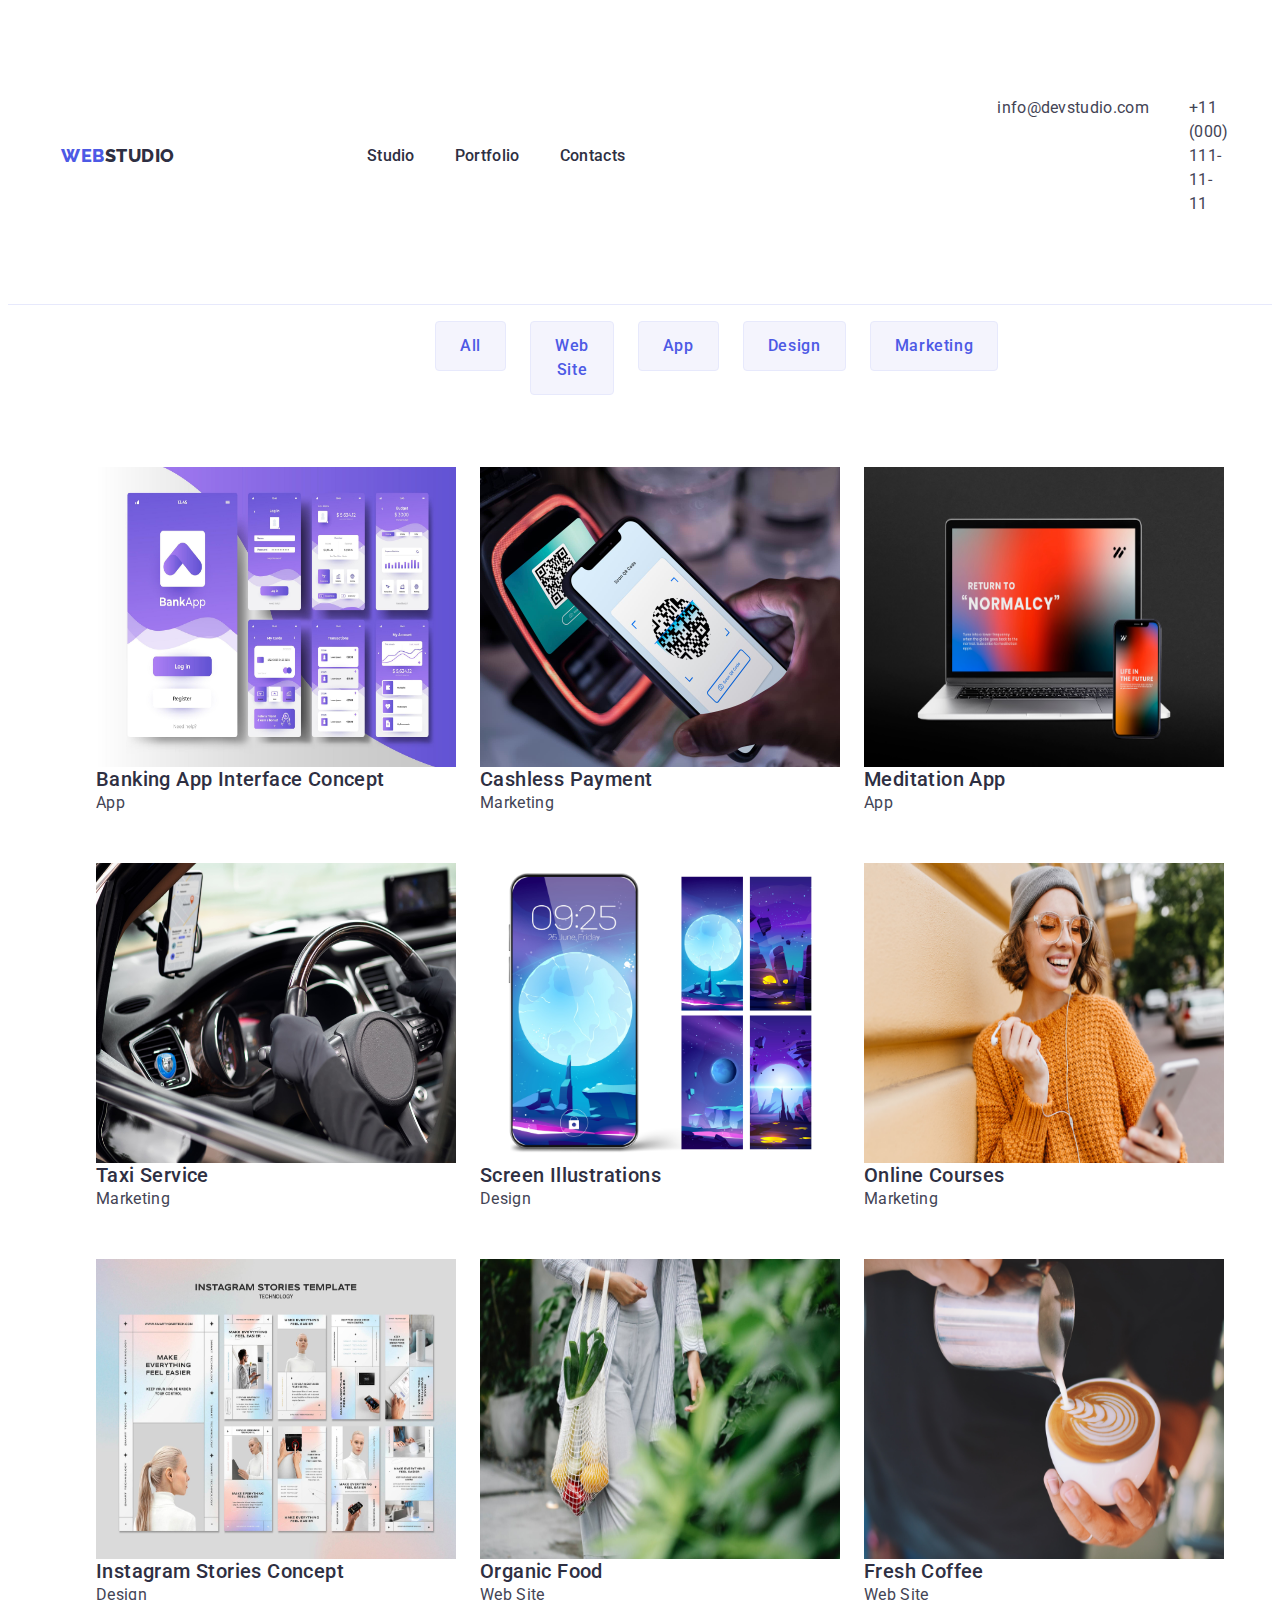
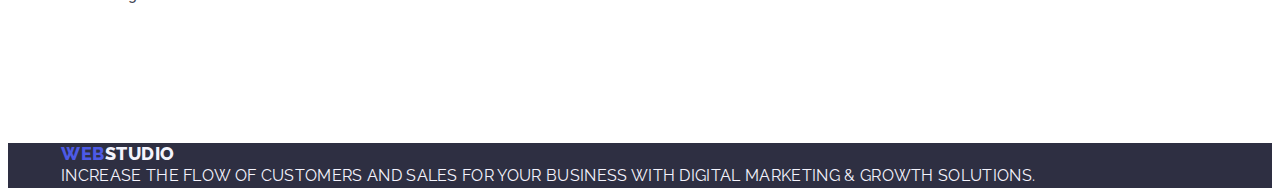
==== portfolio.html @ b73155d9 "Update portfolio.html" ====
<!DOCTYPE html>
<html lang="en">

<head>
    <meta charset="UTF-8">
    <meta http-equiv="X-UA-Compatible" content="IE=edge">
    <meta name="viewport" content="width=device-width, initial-scale=1.0">
    <link rel="preconnect" href="https://fonts.googleapis.com">
    <link rel="preconnect" href="https://fonts.gstatic.com" crossorigin>
    <link href="https://fonts.googleapis.com/css2?family=Raleway:wght@800&family=Roboto:wght@400;500;700&display=swap"
        rel="stylesheet">
    <title>Web Studio</title>
    <link rel="stylesheet" href="https://cdnjs.cloudflare.com/ajax/libs/modern-normalize/2.0.0/modern-normalize.min.css"
        integrity="sha512-4xo8blKMVCiXpTaLzQSLSw3KFOVPWhm/TRtuPVc4WG6kUgjH6J03IBuG7JZPkcWMxJ5huwaBpOpnwYElP/m6wg=="
        crossorigin="anonymous" referrerpolicy="no-referrer" />
    <link rel="stylesheet" href="./css/styles.css">
</head>

<body>
    <header class="header">
        <div class="container header-container">
        <nav class="header-nav list">
            <a href="./index.html" class="header-logo link">Web<span class="header-logo-color">Studio</span></a>
            <ul class="header-web-item list">
                <li><a href="./index.html" class="header-web-menu link">Studio</a></li>
                <li><a href="./portfolio.html" class="header-web-menu link">Portfolio</a></li>
                <li><a href="" class="header-web-menu link">Contacts</a></li>
            </ul>
        </nav>
        <address class="address address-size">
            <ul class="header-address list">
                <li><a href="mailto:info@devstudio.com" class="header-address-item link">info@devstudio.com</a></li>
                <li><a href="tel:+110001111111" class="header-address-item link">+11 (000) 111-11-11</a></li>
            </ul>
        </address>
        </div>
    </header>
    <main>
       <section class="portfolio">
        <div class="container-portfolio">
        <h1 hidden class="portfolio-title">Portfolio</h1>
    <ul class="list icon">
    <li><button class="btn-title" type="button">All</button></li>
    <li><button class="btn-title" type="button">Web Site</button></li>
    <li><button class="btn-title" type="button">App</button></li>
    <li><button class="btn-title" type="button">Design</button></li>
    <li><button class="btn-title" type="button">Marketing</button></li>
    </ul>
    <ul class="list applications">
            <li>
                <a class="link">
                <img src="./images/banking.jpg" alt="banking" width="360" height="300">
                <div class="container-img">
                <h2 class="desk-item">Banking App Interface Concept</h2>
                <p class="desk-point">App</p>
                </div>
                </a>
            </li>
            <li>
                <a class="link">
                <img src="./images/payment.jpg" alt="payment" width="360" height="300">
                <div class="container-img">
                <h2 class="desk-item">Cashless Payment</h2>
                <p class="desk-point">Marketing</p>
                </div>
                </a>
            </li>
            <li>
                <a class="link">
                <img src="./images/meditation.jpg" alt="meditation" width="360" height="300">
                <div class="container-img">
                <h2 class="desk-item">Meditation App</h2>
                <p class="desk-point">App</p>
                </div>
                </a>
            </li>
            <li>
                <a class="link">
                <img src="./images/taxi.jpg" alt="taxi" width="360" height="300">
                <div class="container-img">
                <h2 class="desk-item">Taxi Service</h2>
                <p class="desk-point">Marketing</p>
                </div>
                </a>
            </li>
            <li>
                <a class="link">
                <img src="./images/illustrations.jpg" alt="illustrations" width="360" height="300">
                <div class="container-img">
                <h2 class="desk-item">Screen Illustrations</h2>
                <p class="desk-point">Design</p>
                </div>
                </a>
            </li>
            <li>
                <a class="link">
                <img src="./images/online.jpg" alt="online" width="360" height="300">
                <div class="container-img">
                <h2 class="desk-item">Online Courses</h2>
                <p class="desk-point">Marketing</p>
                </div>
                </a>
            </li>
            <li>
                <a class="link">
                <img src="./images/insta.jpg" alt="insta" width="360" height="300">
                <div class="container-img">
                <h2 class="desk-item">Instagram Stories Concept</h2>
                <p class="desk-point">Design</p>
                </div>
                </a>
            </li>
            <li>
                <a class="link">
                <img src="./images/food.jpg" alt="food" width="360" height="300">
                <div class="container-img">
                <h2 class="desk-item">Organic Food</h2>
                <p class="desk-point">Web Site</p>
                </div>
                </a>
            </li>
            <li>
                <a class="link">
                <img src="./images/coffe.jpg" alt="coffe" width="360" height="300">
                <div class="container-img">
                <h2 class="desk-item">Fresh Coffee</h2>
                <p class="desk-point">Web Site</p>
                </div>
                </a>
            </li>
        </ul>
        </div>
       </section>
    </main>
<footer class="footer link">
    <div class="container">
    <a href="./index.html" class="footer-logo link">Web<span class="footer-logo-color">Studio</span></a>
    <p class="footer-text">Increase the flow of customers and sales for your business with digital marketing & growth
        solutions.</p>
    </div>
</footer>
</body>
</html>
---- css/styles.css ----
:root {
    --background-color: #FFFFFF;
    --menu-text: #404BBF;
    --text-h2-h3-p: #2E2F42;
    --team-item-text: #434455;
    --footer-text: #4d5ae5;
    --btn-background: #F4F4FD;
    --logo-color: #4d5ae5;
}

body {
font-family: 'Raleway', sans-serif;
font-family: 'Roboto', sans-serif;
color: #434455;
background-color: var(--background-color);
width: auto;
}

p, h1,h2,h3,h4,h5,h6 {
margin-top: 0;
margin-bottom: 0;
}

.a {
text-decoration: none;
}

.ul {
list-style-type: none;
margin-top: 0;
margin-bottom: 0;
padding-left: 0;
}

.link {
text-decoration: none;
display: block;
}

.link:hover {
color: #404bbf;
}

.link:focus {
color: #404bbf;
}

.list {
list-style: none;
}

.container {
width: 100%;
max-width: 1158px;
padding-left: 15px;
padding-right: 15px;
margin: 0 auto;
}

img {
display: block;
}

/*--------- HEADER---------*/

.header {
padding-top: 24px;
padding-bottom: 24px;
border-bottom: 1px solid #e7e9fc;
}

.header-container {
display: flex;
}

.header-nav {
display: flex;
align-items: center;
flex-grow: 1px;
justify-content: space-between;
}

.header-logo {
font-family: "Raleway", sans-serif;
font-weight: 800;
font-size: 18px;
line-height: 1.17;
letter-spacing: 0.03em;
text-transform: uppercase;
color: #4d5ae5; 
display: flex;
align-items: center;
margin-right: 76px;
}

.header-logo-color{
color: #2E2F42;
}

.header-web-item {
display: flex;
margin-left: 76px;
gap: 40px;
}

.header-web-menu{
font-weight: 500;
font-size: 16px;
line-height: 1.5;
letter-spacing: 0.02em;
color: #2E2F42;
}

.header-web-menu:hover{
color: #404bbf;
}

.header-web-menu:focus {
color: #404bbf;
}

.address {
font-style: normal;
}

.header-address {
display: flex;
gap: 40px;
padding-right: 15px;
margin-left: 332px;
}

.header-address {
font-style: normal;
padding-top: 24px;
padding-bottom: 24px;
}

.header-address-item {
font-weight: 400;
font-size: 16px;
line-height: 1.5;
letter-spacing: 0.02em;
color: #434455;
padding: 24px 0;
}

/*--------- HOME---------*/

.home {
background-color: #2E2F42;
}

.home-container {
background: #2E2F42;
padding: 188px;
}

.home-title {
font-family: "Roboto", sans-serif;
font-weight: 700;
font-size: 56px;
line-height: 1.07;
text-align: center;
letter-spacing: 0.02em;
color: #FFFFFF;
max-width: 496px;
margin-bottom: 48px;
}

.home-btn {
min-width: 169px;
height: 56px;
padding: 16px 32px;
font-family: "Roboto", sans-serif;
background-color: #4D5AE5;;
font-weight: 500;
font-size: 16px;
line-height: 1.5;
letter-spacing: 0.04em;
color: #FFFFFF;
cursor: pointer;
font-family: inherit;
}

.button-class {
cursor: pointer;
display: block;
background: #4D5AE5;
box-shadow: 0px 4px 4px rgba(0, 0, 0, 0.15);
border-radius: 4px;
border: none;
}

.button-class:hover {
background-color: #404BBF;
}

.button-class:focus {
background-color: #404BBF;
}

/*---------stratech---------*/

.stratech-list {
display: flex;
margin-top: 120px;
gap: 24px;
}

.stratech-subtitle {
font-weight: 500;
font-size: 20px;
line-height: 1.2;
letter-spacing: 0.02em;
color: var(--text-h2-h3-p);
margin-bottom: 8px;
}

.stratech-item-text {
font-weight: 400;
font-size: 16px;
line-height: 1.5;
letter-spacing: 0.02em;
color: #434455;
padding-bottom: 120px;
}

/*---------What---------*/

.what-img {
display: flex;
gap: 24px;
padding-bottom: 120px;
}

.what-title {
font-weight: 700;
font-size: 36px;
line-height: 1.11;
text-align: center;
letter-spacing: 0.02em;
text-transform: capitalize;
color: var(--text-h2-h3-p);
padding-bottom: 72px;
}

/*---------team---------*/

.container-list {
display: flex;
gap: 24px;
}

.team {
background-color: #F4F4FD;
}

.team-main {
font-weight: 700;
font-size: 36px;
line-height: 1.11;
text-align: center;
letter-spacing: 0.02em;
text-transform: capitalize;
color: var(--text-h2-h3-p);
margin-bottom: 72px;
}

.team-item {
background-color: #FFFFFF;
}

.container-mark {
margin-top: 32px;
}

.team-subtitle {
font-weight: 500;
font-size: 20px;
line-height: 1.2;
text-align: center;
letter-spacing: 0.02em;
color: var(--text-h2-h3-p);
}

.team-item-text {
font-weight: 400;
font-size: 16px;
line-height: 1.5;
text-align: center;
letter-spacing: 0.02em;
color: var(--team-item-text);
}

/*---------footer---------*/

.footer{
font-family: 'Raleway';
font-style: normal;
font-weight: 800;
font-size: 18px;
line-height: 1.17;
letter-spacing: 0.03em;
text-transform: uppercase;
color: var(--footer-text);
background-color: #2e2f42;
}

.footer-logo {
font-family: 'Raleway', sans-serif; 
font-style: normal;
font-weight: 800;
font-size: 18px;
line-height: 1.17;
letter-spacing: 0.03em;
text-transform: uppercase;
color: var(--logo-color);
}

.footer-logo-color {
color: #F4F4FD;
}

.footer-text {
font-weight: 400;
font-size: 16px;
line-height: 1.5;
letter-spacing: 0.02em;
color: var(--btn-background);
}

/*---------portfolio-btn--------*/

.container-portfolio {
padding-bottom: 120px;
}

.icon {
display: flex;
gap: 24px;
padding-left: 427px;
padding-right: 427px;
margin-bottom: 72px;
}

.btn-title{
font-weight: 500;
font-size: 16px;
line-height: 1.5;
letter-spacing: 0.04em;
color: #4D5AE5;
font-family: "Roboto";
background-color: var(--btn-background);
cursor: pointer;
font-family: inherit;
border: 1px solid #e7e9fc;
border-radius: 4px;
display: block;
padding: 12px 24px 12px 24px;
}

.btn-title:hover {
color: #FFFFFF;
background-color: #404BBF;

}
.btn-title:focus{
color: #FFFFFF;
background-color: #404BBF;
}

/*---------portfolio-desc--------*/

.applications {
display: flex;
flex-wrap: wrap;
flex-direction: row;
justify-content: center;
gap: 24px;
row-gap: 48px;
}

.desk-item {
font-weight: 500;
font-size: 20px;
line-height: 1.2;
letter-spacing: 0.02em;
color: #2E2F42;
}

.container-img {
border-bottom: '1px solid #e7e9fc';
border-left: '1px solid #e7e9fc';
border-right: '1px solid #e7e9fc';
padding: '32px 16px';
}

.desk-point {
font-size: 16px;
line-height: 1.5;
letter-spacing: 0.02em;
 color: #434455;
}
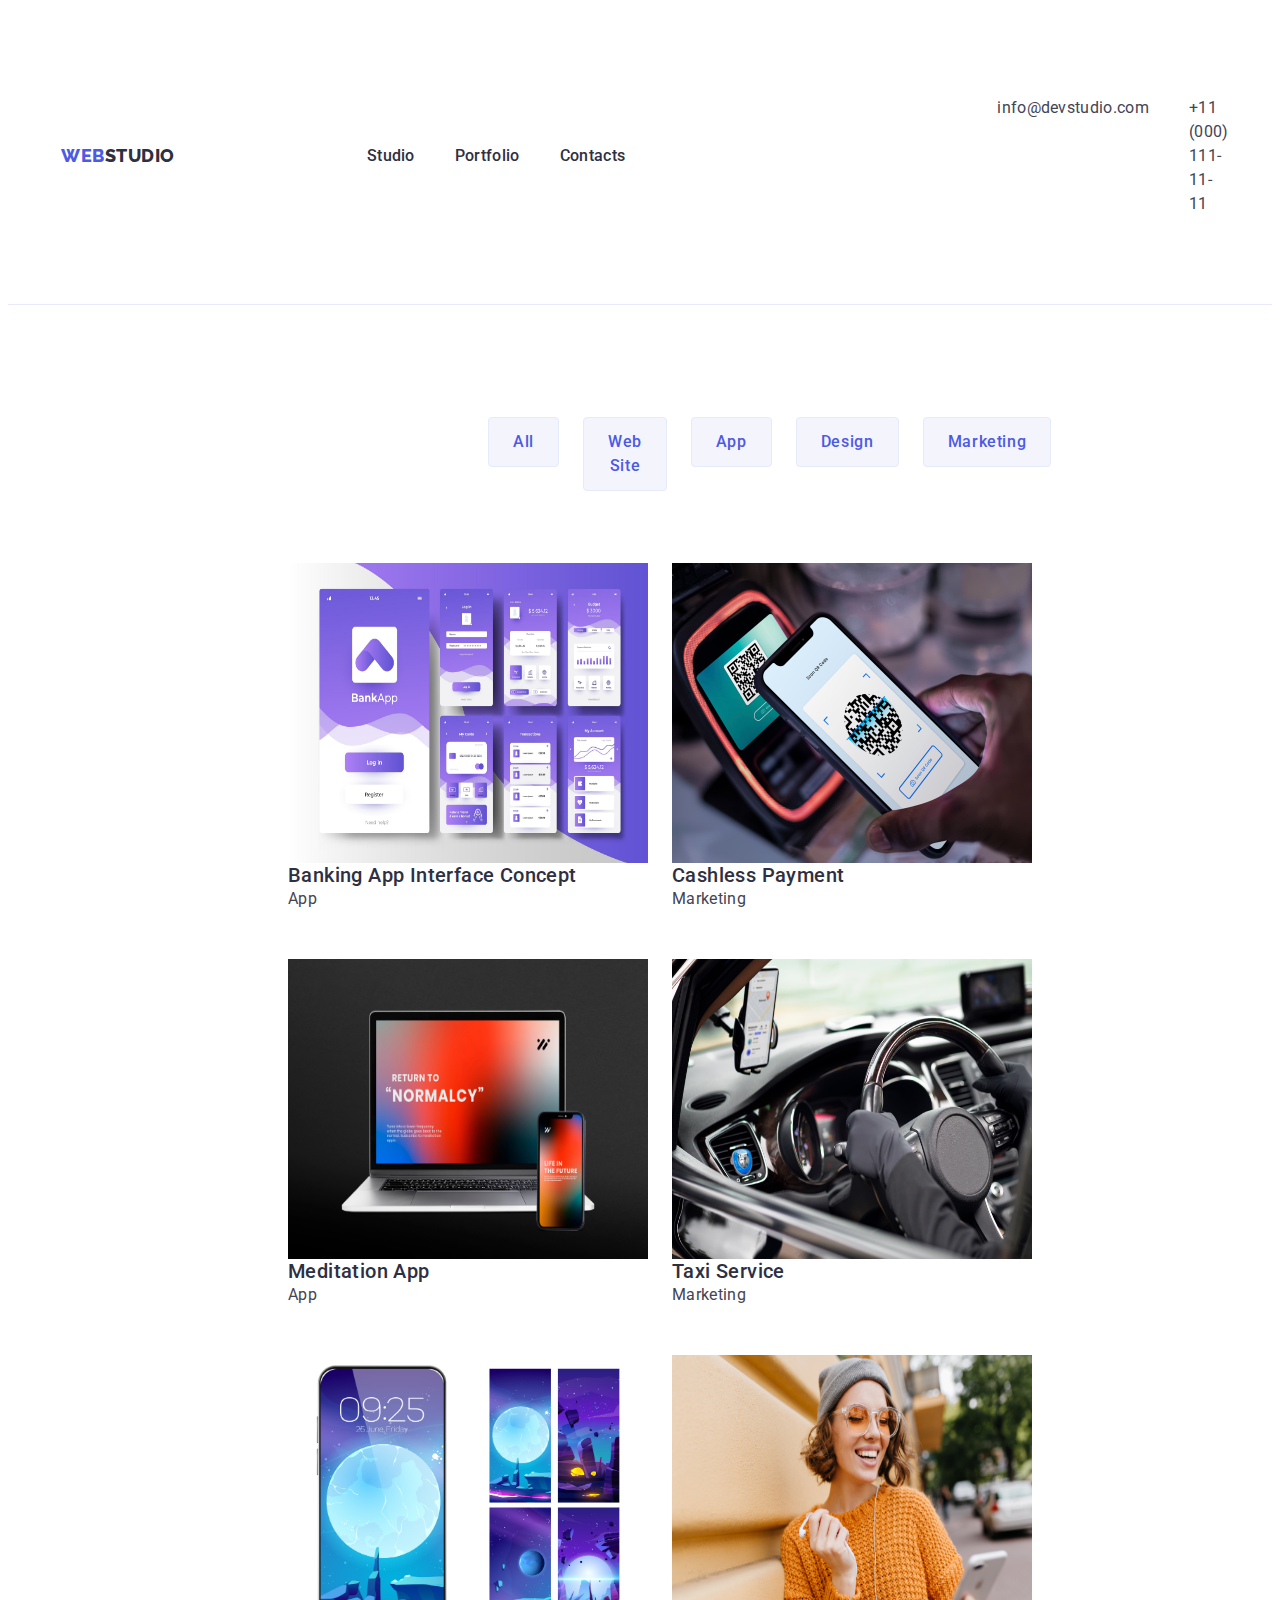
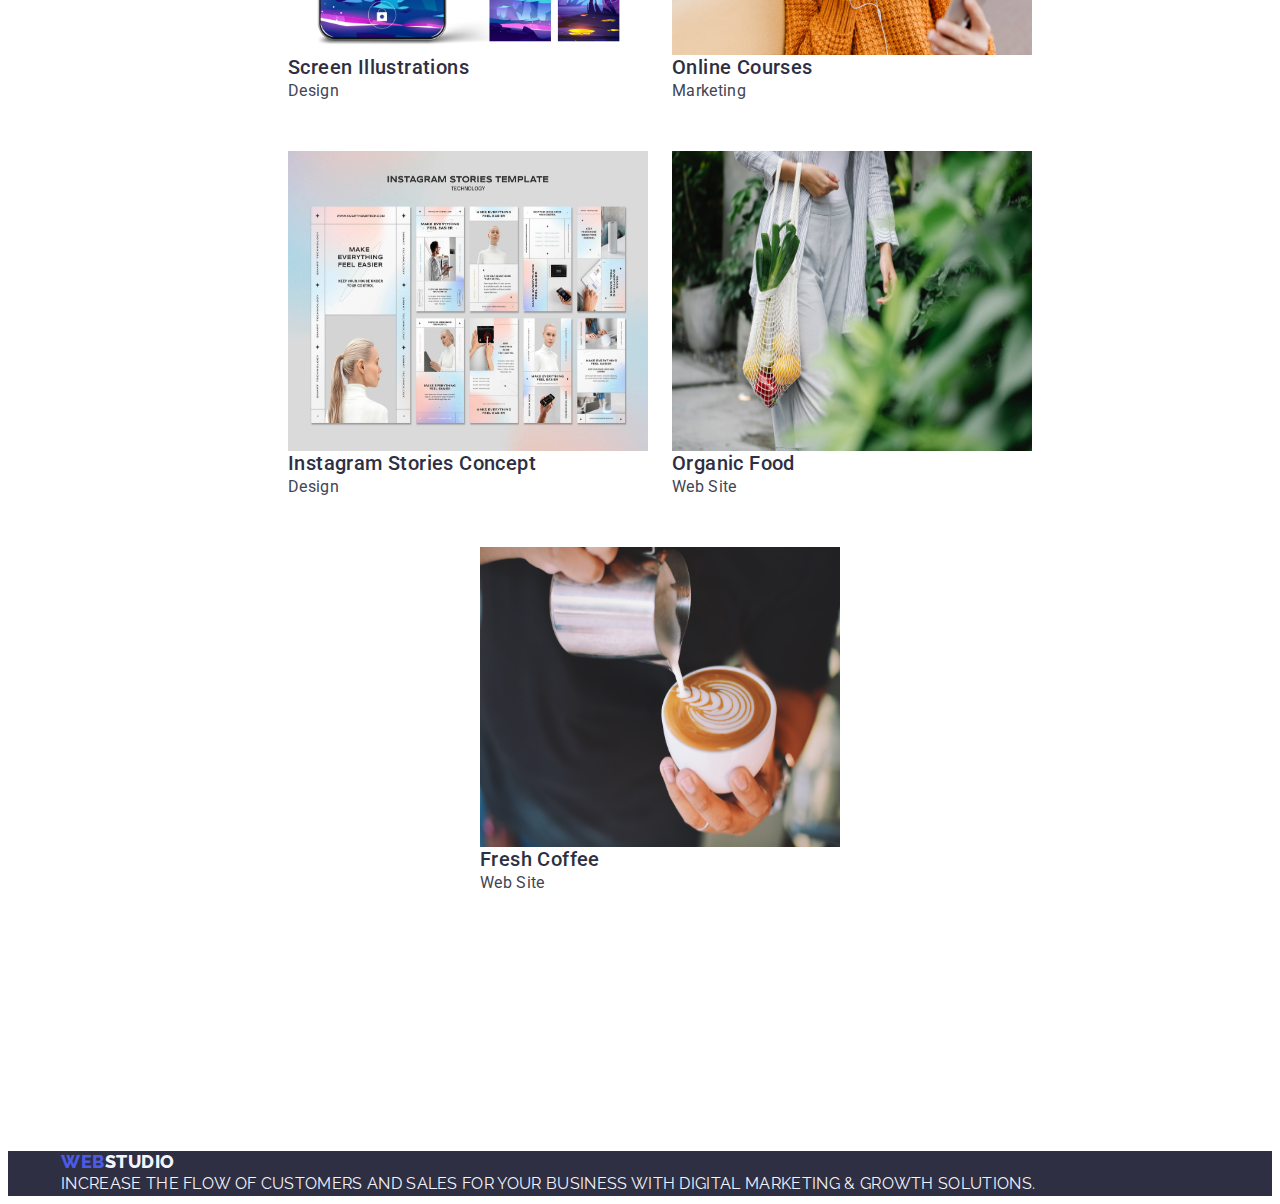
==== commit 21d5dc93: "Update portfolio.html" ====
--- a/portfolio.html
+++ b/portfolio.html
@@ -37,7 +37,7 @@
     </header>
     <main>
        <section class="portfolio">
-        <div class="container-portfolio">
+        <div class="container-portfolio container">
         <h1 hidden class="portfolio-title">Portfolio</h1>
     <ul class="list icon">
     <li><button class="btn-title" type="button">All</button></li>
--- a/css/styles.css
+++ b/css/styles.css
@@ -333,6 +333,11 @@
 
 /*---------portfolio-btn--------*/
 
+.portfolio {
+padding-top: 96px;
+padding-bottom: 120px;
+}
+
 .container-portfolio {
 padding-bottom: 120px;
 }
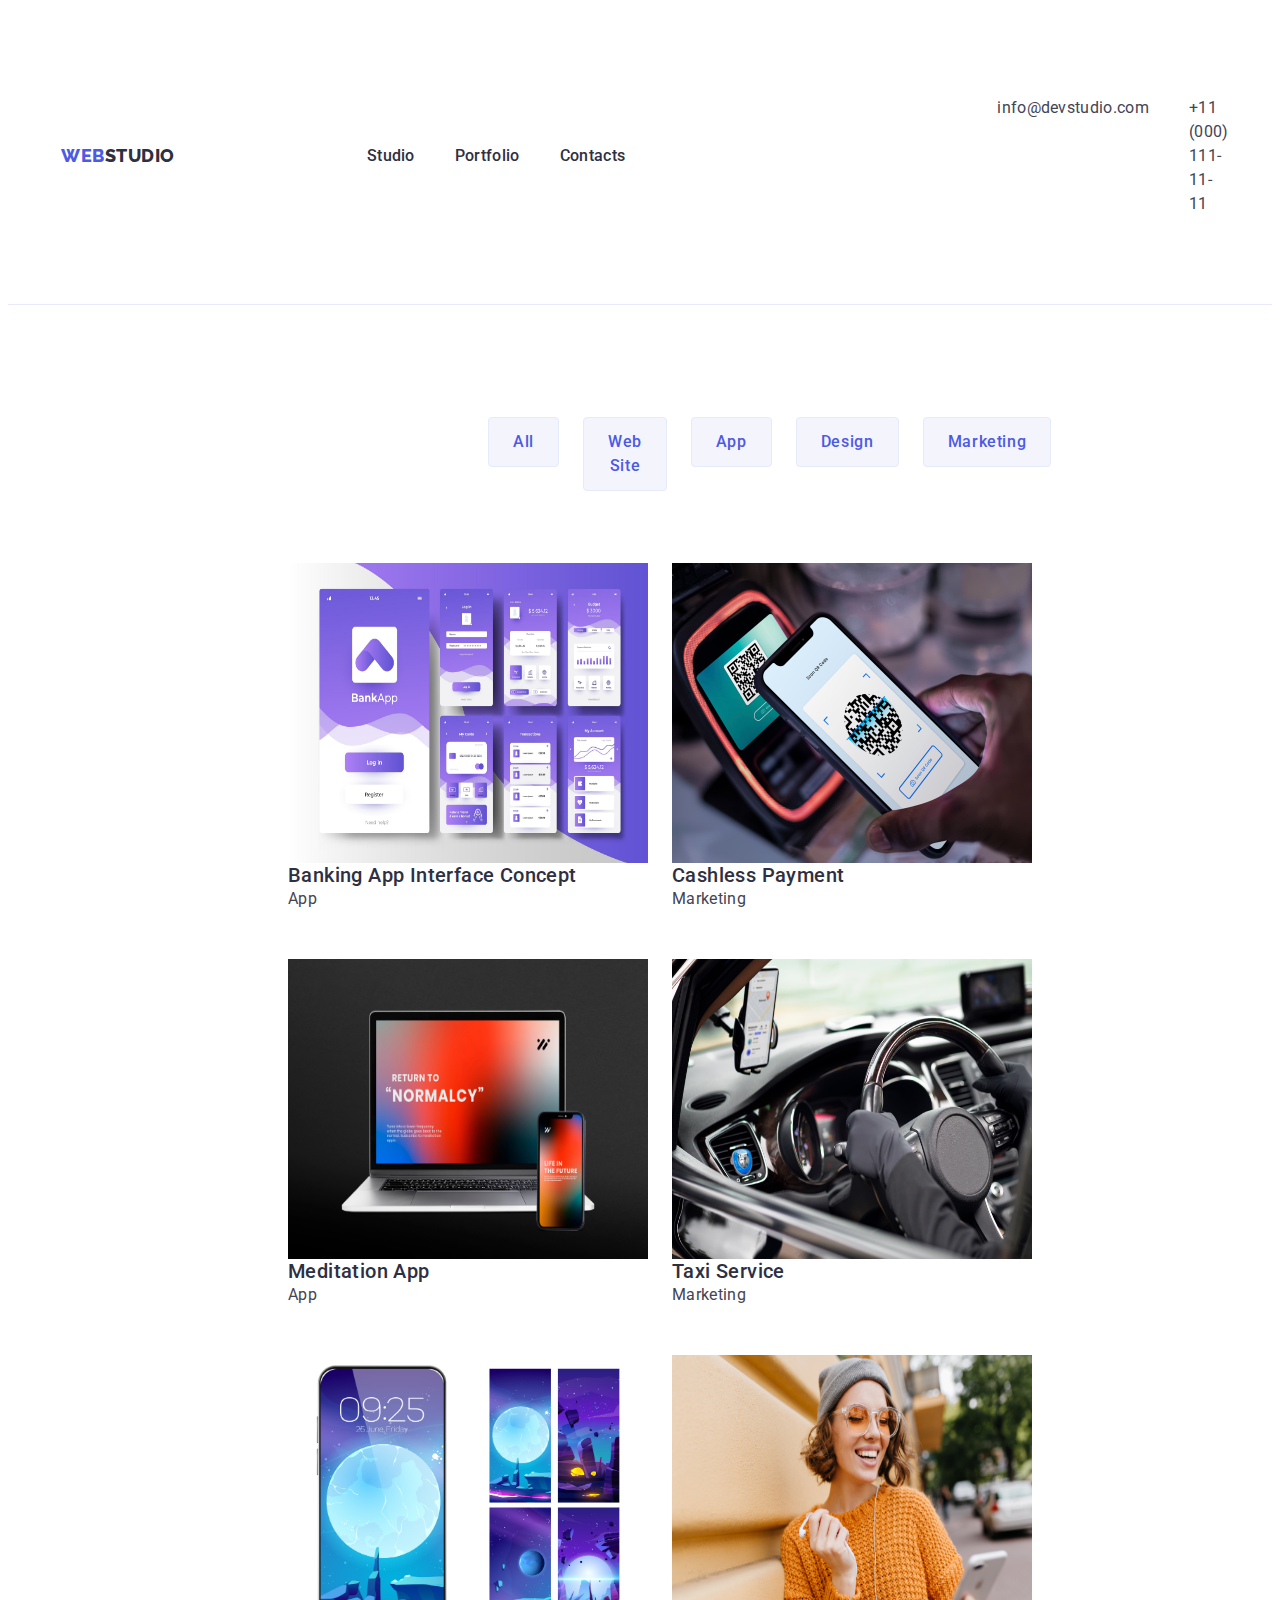
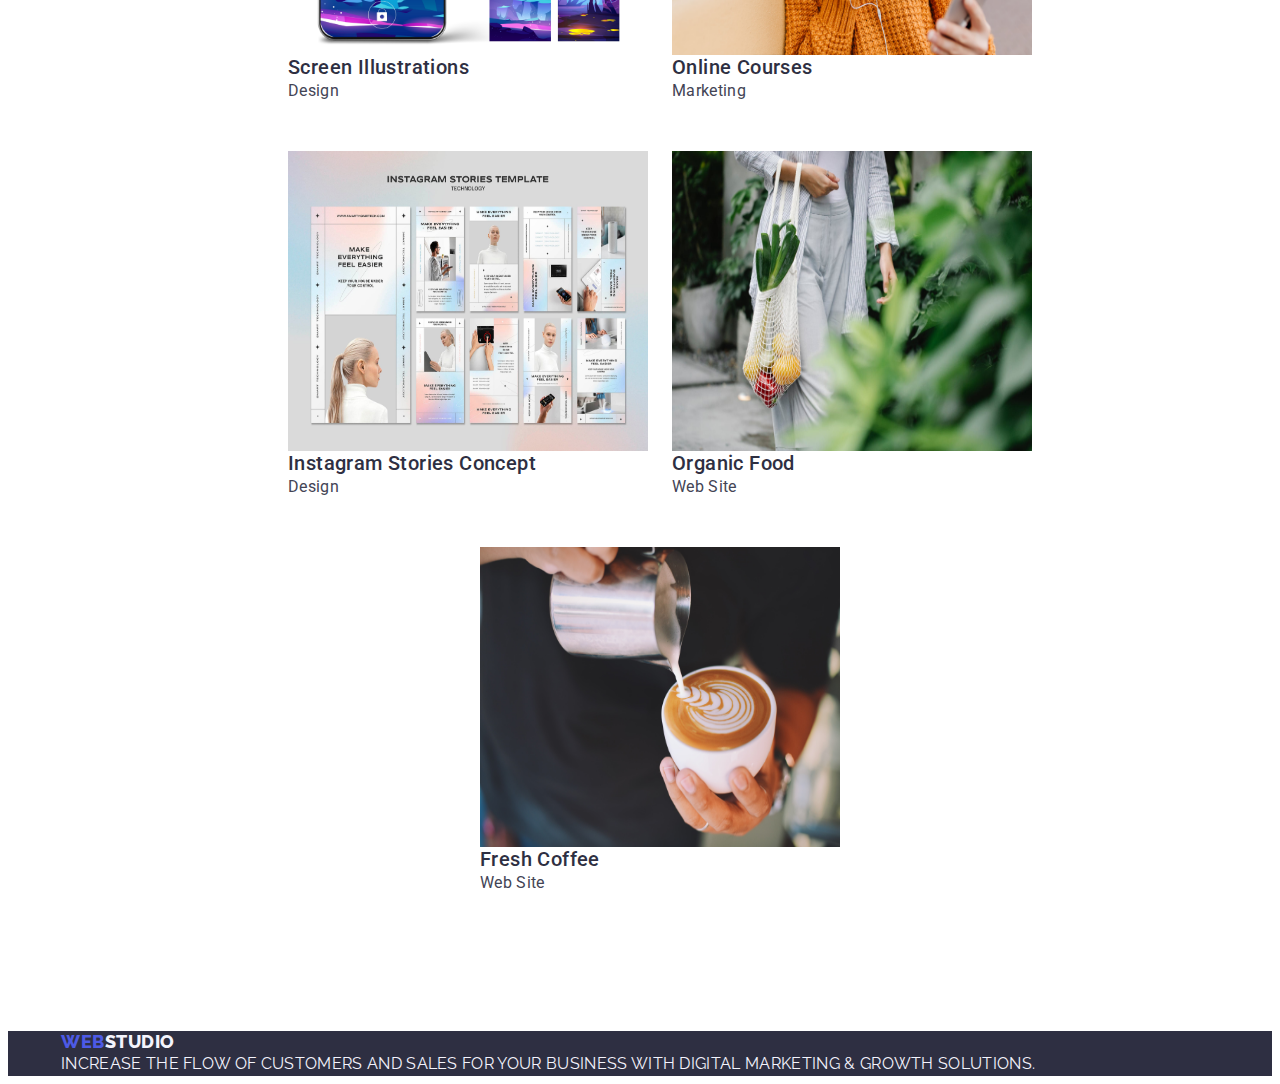
==== commit 0d304f23: "1" ====
--- a/portfolio.html
+++ b/portfolio.html
@@ -38,7 +38,7 @@
     <main>
        <section class="portfolio">
         <div class="container-portfolio container">
-        <h1 hidden class="portfolio-title">Portfolio</h1>
+        <h1 hidden class="portfolio-title visually-hidden">Portfolio</h1>
     <ul class="list icon">
     <li><button class="btn-title" type="button">All</button></li>
     <li><button class="btn-title" type="button">Web Site</button></li>
--- a/css/styles.css
+++ b/css/styles.css
@@ -338,9 +338,9 @@
 padding-bottom: 120px;
 }
 
-.container-portfolio {
+/* .container-portfolio {
 padding-bottom: 120px;
-}
+} */
 
 .icon {
 display: flex;
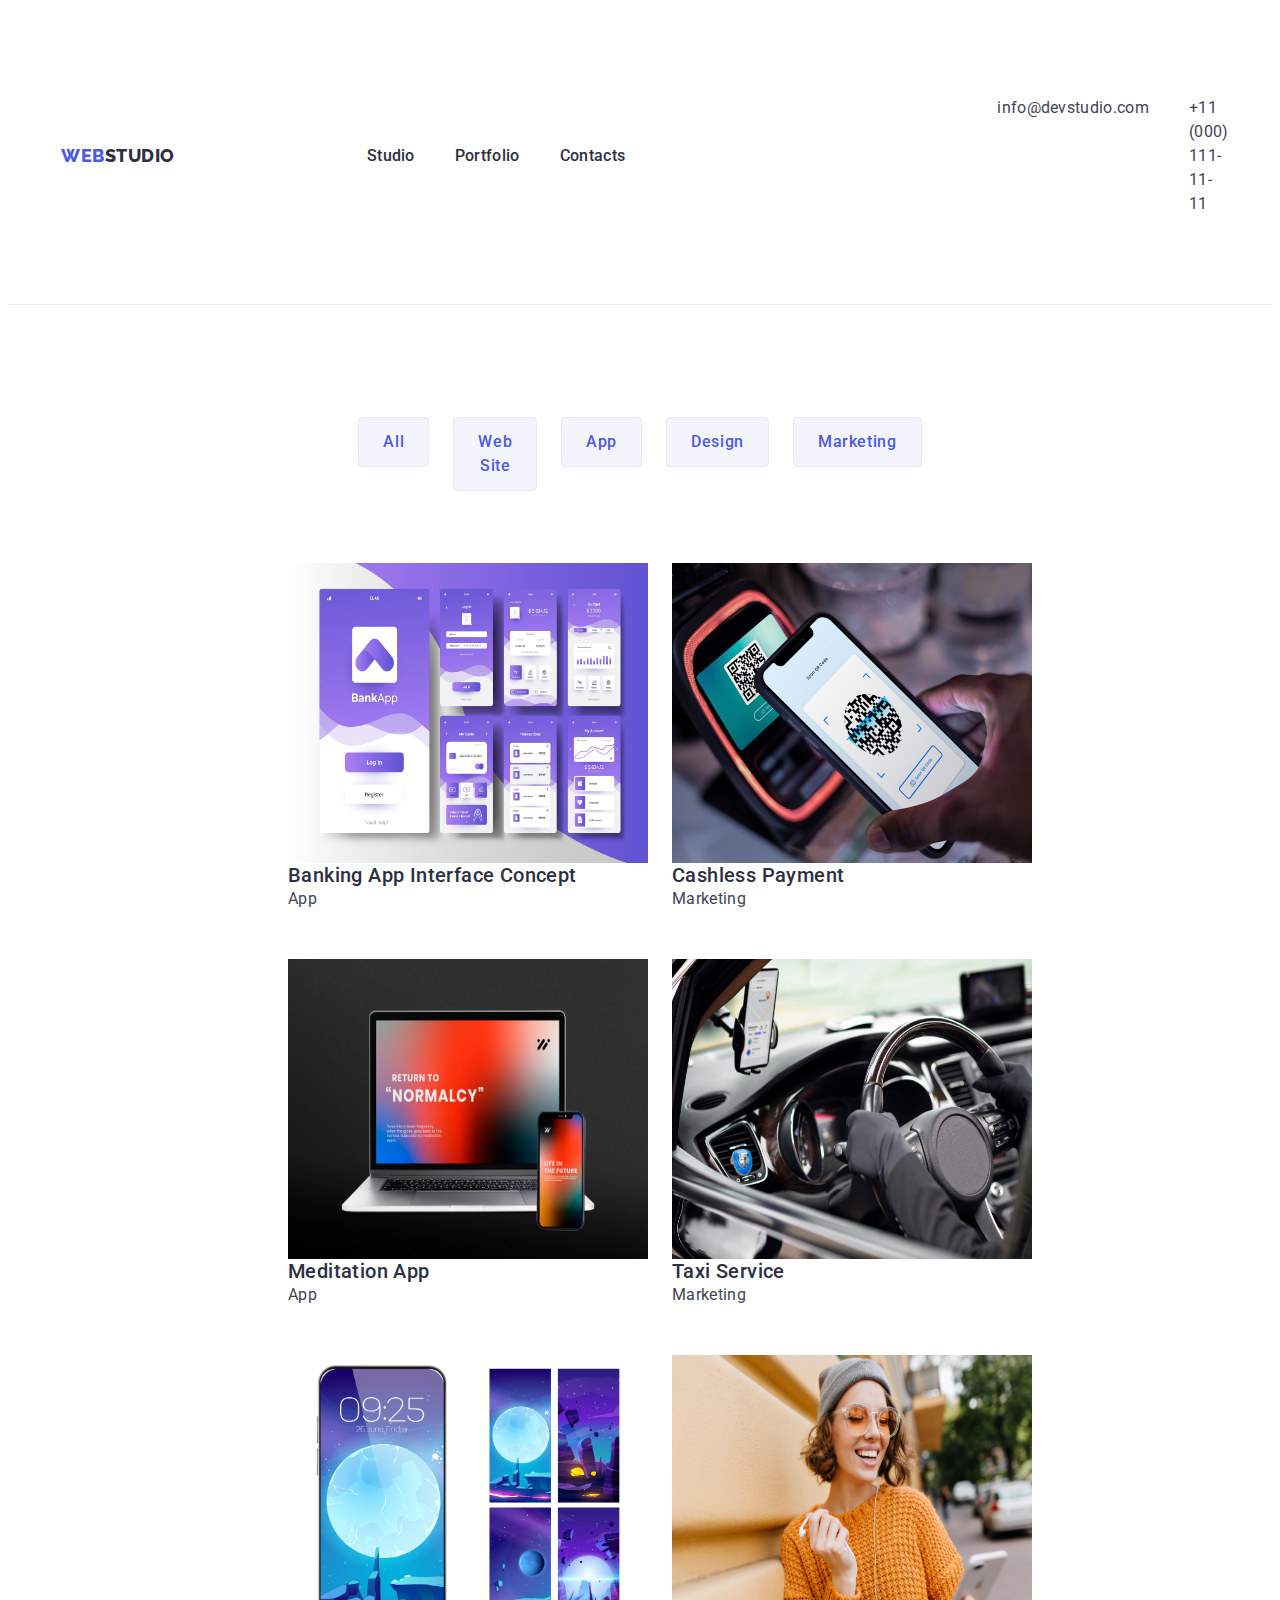
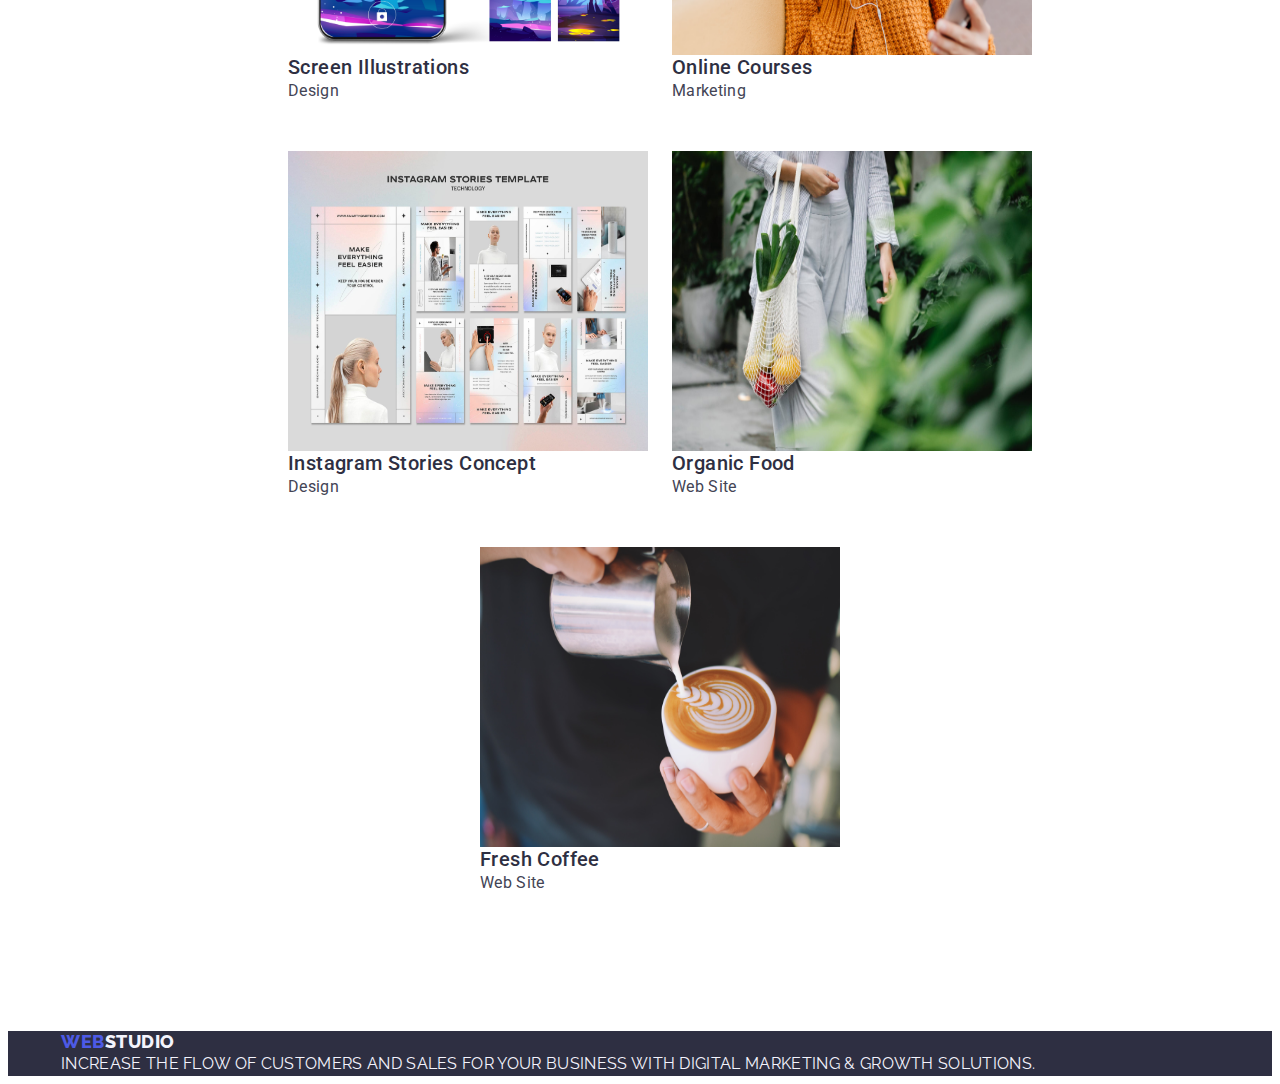
==== commit 96781a63: "Update portfolio.html" ====
--- a/portfolio.html
+++ b/portfolio.html
@@ -38,7 +38,7 @@
     <main>
        <section class="portfolio">
         <div class="container-portfolio container">
-        <h1 hidden class="portfolio-title visually-hidden">Portfolio</h1>
+        <h1 class="visually-hidden">Portfolio</h1>
     <ul class="list icon">
     <li><button class="btn-title" type="button">All</button></li>
     <li><button class="btn-title" type="button">Web Site</button></li>
--- a/css/styles.css
+++ b/css/styles.css
@@ -338,6 +338,14 @@
 padding-bottom: 120px;
 }
 
+.visually-hidden {
+position: absolute;
+left: -9999px;
+width: 1px;
+height: 1px;
+overflow: hidden;
+}
+
 /* .container-portfolio {
 padding-bottom: 120px;
 } */
@@ -348,6 +356,7 @@
 padding-left: 427px;
 padding-right: 427px;
 margin-bottom: 72px;
+justify-content: center;
 }
 
 .btn-title{
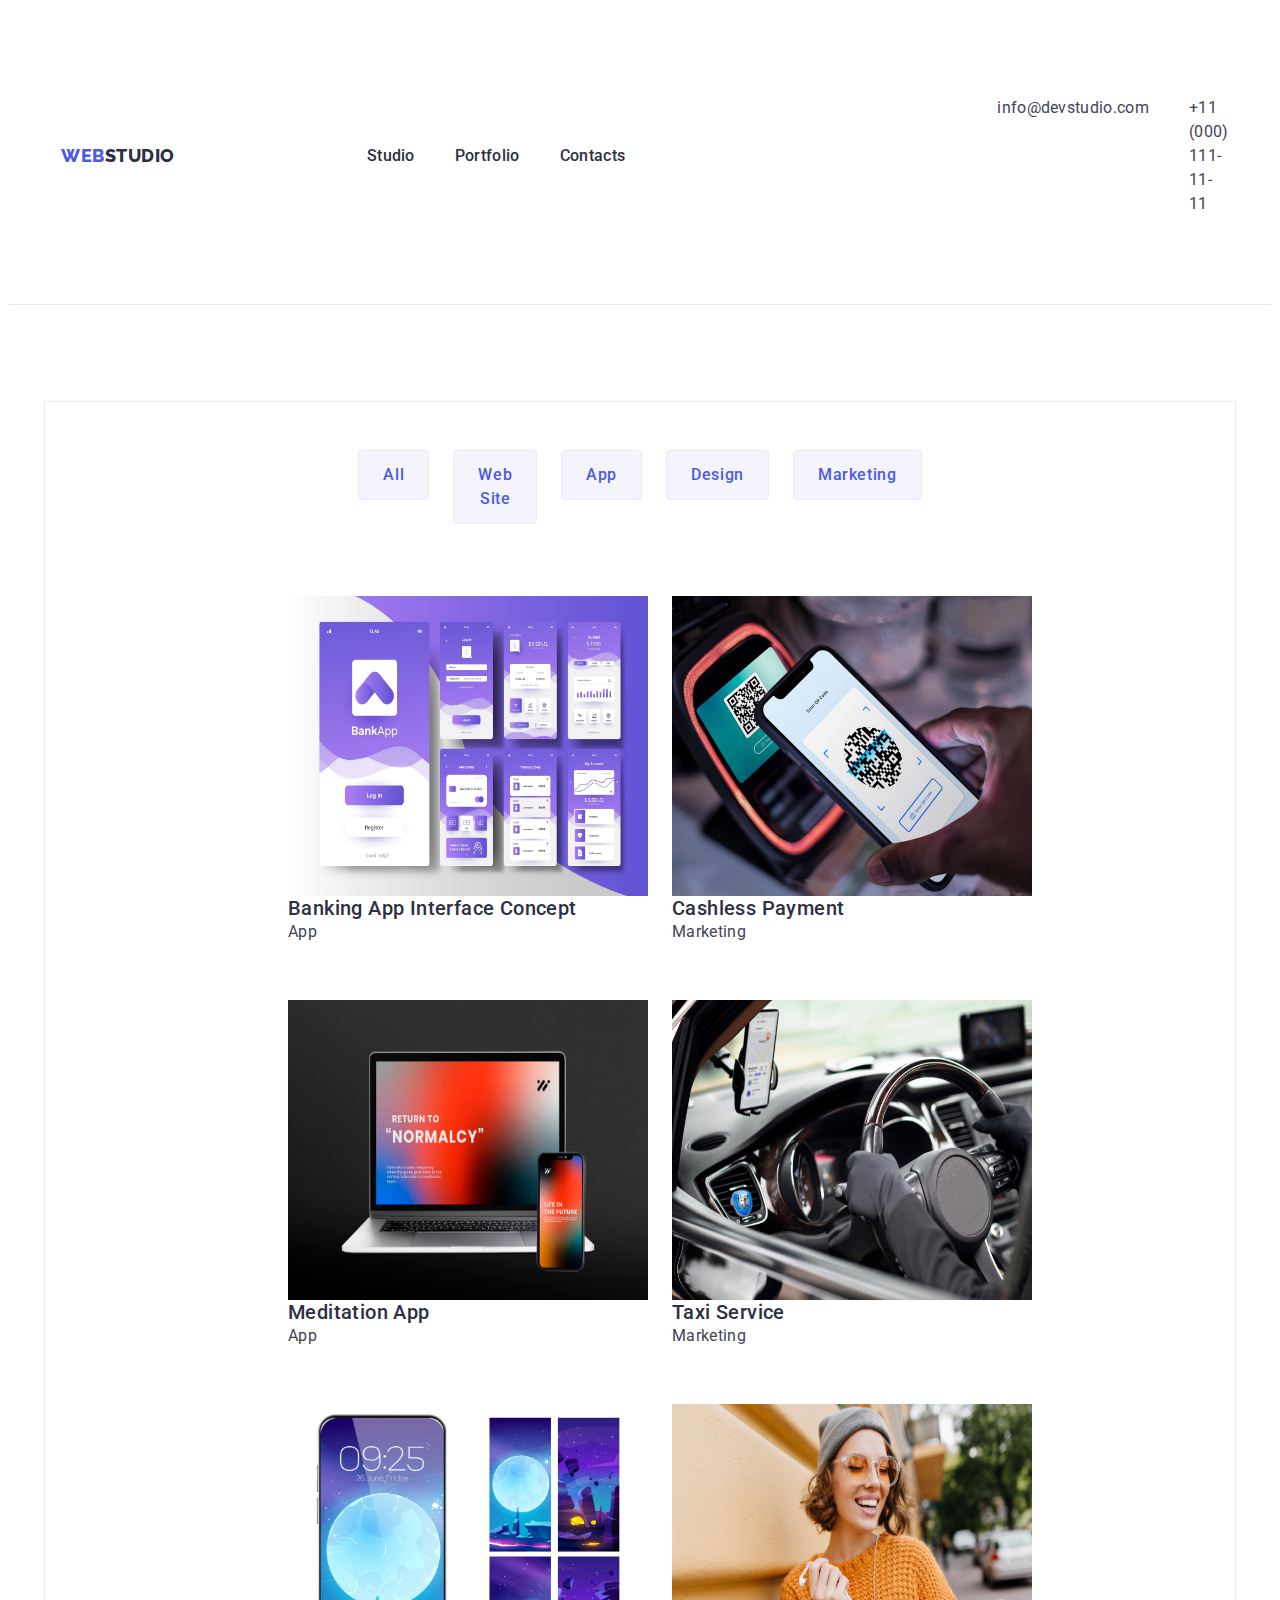
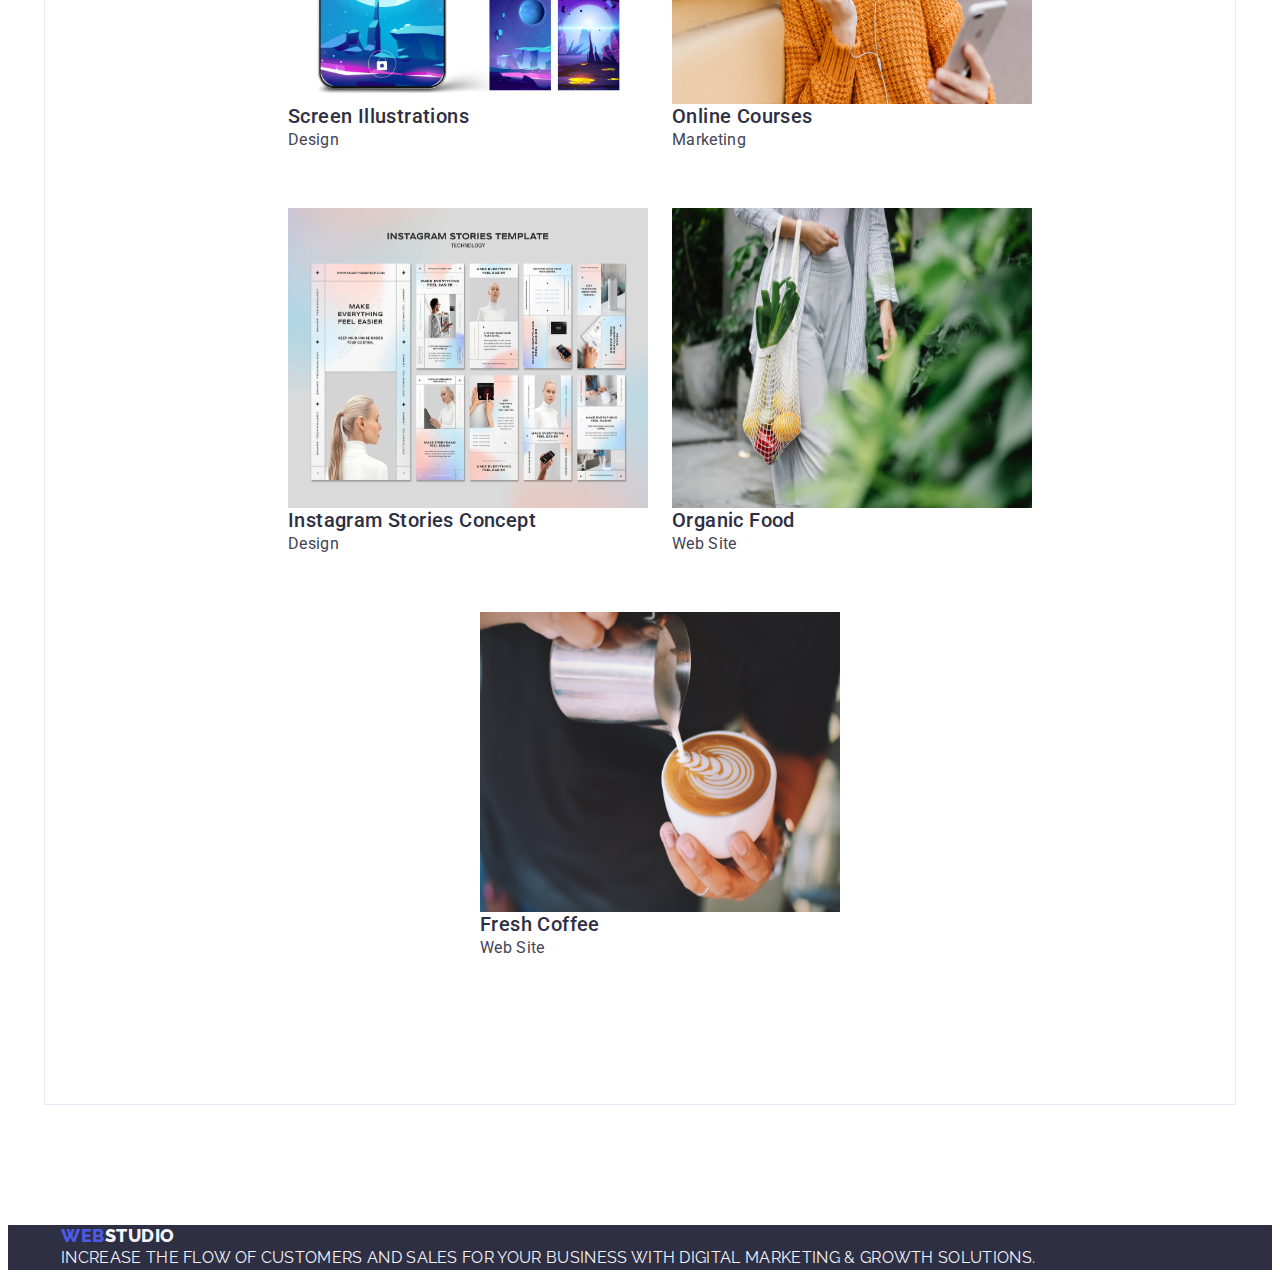
==== commit 04bc41e5: "Update portfolio.html" ====
--- a/portfolio.html
+++ b/portfolio.html
@@ -15,7 +15,6 @@
         crossorigin="anonymous" referrerpolicy="no-referrer" />
     <link rel="stylesheet" href="./css/styles.css">
 </head>
-
 <body>
     <header class="header">
         <div class="container header-container">
@@ -47,7 +46,7 @@
     <li><button class="btn-title" type="button">Marketing</button></li>
     </ul>
     <ul class="list applications">
-            <li>
+            <li class="applications-item">
                 <a class="link">
                 <img src="./images/banking.jpg" alt="banking" width="360" height="300">
                 <div class="container-img">
@@ -56,7 +55,7 @@
                 </div>
                 </a>
             </li>
-            <li>
+            <li class="applications-item">
                 <a class="link">
                 <img src="./images/payment.jpg" alt="payment" width="360" height="300">
                 <div class="container-img">
@@ -65,7 +64,7 @@
                 </div>
                 </a>
             </li>
-            <li>
+            <li class="applications-item">
                 <a class="link">
                 <img src="./images/meditation.jpg" alt="meditation" width="360" height="300">
                 <div class="container-img">
@@ -74,7 +73,7 @@
                 </div>
                 </a>
             </li>
-            <li>
+            <li class="applications-item">
                 <a class="link">
                 <img src="./images/taxi.jpg" alt="taxi" width="360" height="300">
                 <div class="container-img">
@@ -83,7 +82,7 @@
                 </div>
                 </a>
             </li>
-            <li>
+            <li class="applications-item">
                 <a class="link">
                 <img src="./images/illustrations.jpg" alt="illustrations" width="360" height="300">
                 <div class="container-img">
@@ -92,7 +91,7 @@
                 </div>
                 </a>
             </li>
-            <li>
+            <li class="applications-item">
                 <a class="link">
                 <img src="./images/online.jpg" alt="online" width="360" height="300">
                 <div class="container-img">
@@ -101,7 +100,7 @@
                 </div>
                 </a>
             </li>
-            <li>
+            <li class="applications-item">
                 <a class="link">
                 <img src="./images/insta.jpg" alt="insta" width="360" height="300">
                 <div class="container-img">
@@ -110,7 +109,7 @@
                 </div>
                 </a>
             </li>
-            <li>
+            <li class="applications-item">
                 <a class="link">
                 <img src="./images/food.jpg" alt="food" width="360" height="300">
                 <div class="container-img">
@@ -119,7 +118,7 @@
                 </div>
                 </a>
             </li>
-            <li>
+            <li class="applications-item">
                 <a class="link">
                 <img src="./images/coffe.jpg" alt="coffe" width="360" height="300">
                 <div class="container-img">
--- a/css/styles.css
+++ b/css/styles.css
@@ -346,9 +346,11 @@
 overflow: hidden;
 }
 
-/* .container-portfolio {
+.container-portfolio {
+padding: 32px 16px;
 padding-bottom: 120px;
-} */
+border: 1px solid #e7e9fc;
+} 
 
 .icon {
 display: flex;
@@ -378,11 +380,13 @@
 .btn-title:hover {
 color: #FFFFFF;
 background-color: #404BBF;
-
-}
+border: 1px solid transparent;
+}
+
 .btn-title:focus{
 color: #FFFFFF;
 background-color: #404BBF;
+border: 1px solid transparent;
 }
 
 /*---------portfolio-desc--------*/
@@ -416,4 +420,5 @@
 line-height: 1.5;
 letter-spacing: 0.02em;
  color: #434455;
-}
+margin-bottom: 8px;
+}
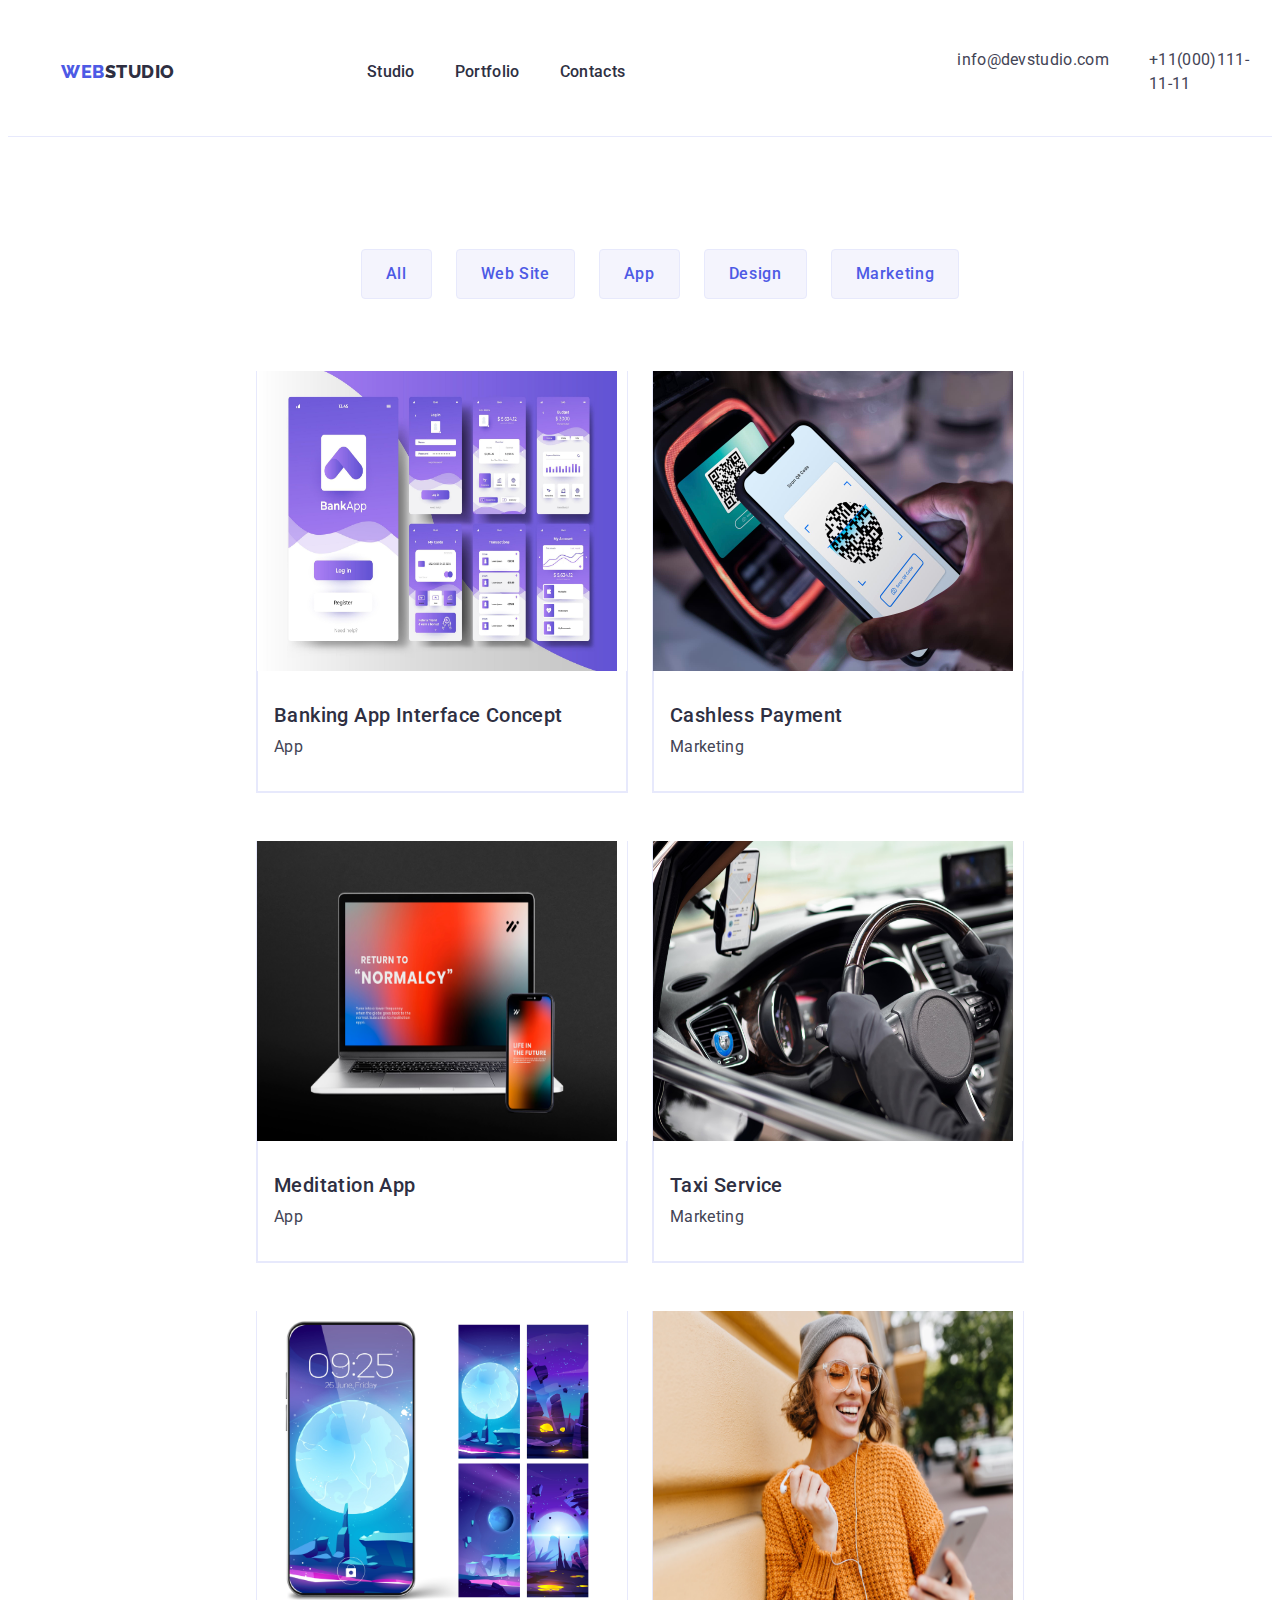
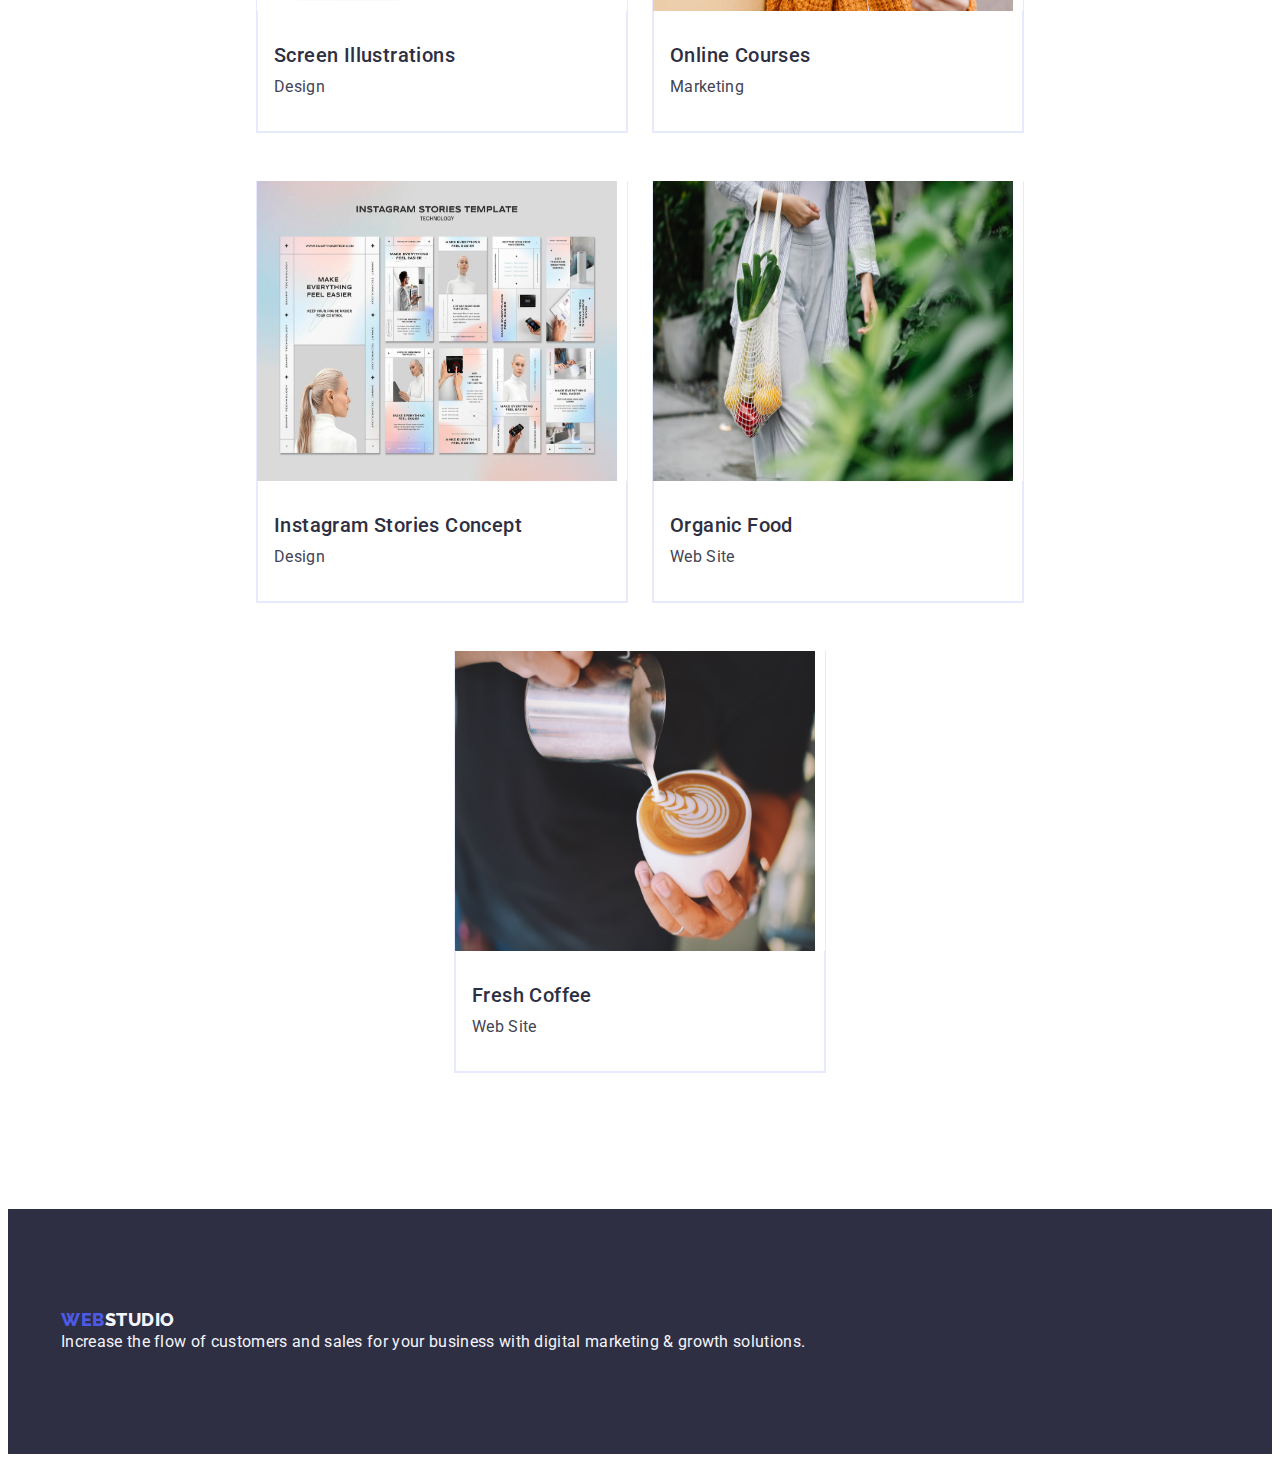
==== commit d2b72063: "Update portfolio.html" ====
--- a/portfolio.html
+++ b/portfolio.html
@@ -16,8 +16,8 @@
     <link rel="stylesheet" href="./css/styles.css">
 </head>
 <body>
-    <header class="header">
-        <div class="container header-container">
+<header class="header">
+    <div class="container header-container">
         <nav class="header-nav list">
             <a href="./index.html" class="header-logo link">Web<span class="header-logo-color">Studio</span></a>
             <ul class="header-web-item list">
@@ -29,11 +29,11 @@
         <address class="address address-size">
             <ul class="header-address list">
                 <li><a href="mailto:info@devstudio.com" class="header-address-item link">info@devstudio.com</a></li>
-                <li><a href="tel:+110001111111" class="header-address-item link">+11 (000) 111-11-11</a></li>
+                <li><a href="tel:+110001111111" class="header-address-item link">+11(000)111-11-11</a></li>
             </ul>
         </address>
-        </div>
-    </header>
+    </div>
+</header>
     <main>
        <section class="portfolio">
         <div class="container-portfolio container">
--- a/css/styles.css
+++ b/css/styles.css
@@ -33,6 +33,19 @@
 padding-left: 0;
 }
 
+.visually-hidden {
+position: absolute;
+width: 1px;
+height: 1px;
+margin: -1px;
+border: 0;
+padding: 0;
+white-space: nowrap;
+clip-path: inset(100%);
+clip: rect(0 0 0 0);
+overflow: hidden;
+}
+
 .link {
 text-decoration: none;
 display: block;
@@ -65,8 +78,6 @@
 /*--------- HEADER---------*/
 
 .header {
-padding-top: 24px;
-padding-bottom: 24px;
 border-bottom: 1px solid #e7e9fc;
 }
 
@@ -110,6 +121,7 @@
 line-height: 1.5;
 letter-spacing: 0.02em;
 color: #2E2F42;
+padding: 24px 0;
 }
 
 .header-web-menu:hover{
@@ -133,8 +145,7 @@
 
 .header-address {
 font-style: normal;
-padding-top: 24px;
-padding-bottom: 24px;
+padding: 24px 0;
 }
 
 .header-address-item {
@@ -143,18 +154,18 @@
 line-height: 1.5;
 letter-spacing: 0.02em;
 color: #434455;
-padding: 24px 0;
 }
 
 /*--------- HOME---------*/
 
 .home {
 background-color: #2E2F42;
+padding-top: 188px;
+padding-bottom: 188px;
 }
 
 .home-container {
 background: #2E2F42;
-padding: 188px;
 }
 
 .home-title {
@@ -167,6 +178,10 @@
 color: #FFFFFF;
 max-width: 496px;
 margin-bottom: 48px;
+text-align: center;
+margin-left: auto;
+margin-right: auto;
+    
 }
 
 .home-btn {
@@ -182,6 +197,8 @@
 color: #FFFFFF;
 cursor: pointer;
 font-family: inherit;
+margin-left: auto;
+margin-right: auto;
 }
 
 .button-class {
@@ -203,12 +220,21 @@
 
 /*---------stratech---------*/
 
+.stratech{
+padding-top: 120px;
+padding-bottom: 120px;
+}
+
 .stratech-list {
 display: flex;
 margin-top: 120px;
 gap: 24px;
 }
 
+.stratech-item:first-child {
+width: calc((100% - 72px) / 4);
+}
+
 .stratech-subtitle {
 font-weight: 500;
 font-size: 20px;
@@ -228,6 +254,10 @@
 }
 
 /*---------What---------*/
+
+.what {
+padding-bottom: 120px;
+}
 
 .what-img {
 display: flex;
@@ -243,10 +273,14 @@
 letter-spacing: 0.02em;
 text-transform: capitalize;
 color: var(--text-h2-h3-p);
-padding-bottom: 72px;
+margin-bottom: 72px;
 }
 
 /*---------team---------*/
+
+.team {
+padding: 120px 0;
+}
 
 .container-list {
 display: flex;
@@ -270,7 +304,13 @@
 
 .team-item {
 background-color: #FFFFFF;
-}
+border-radius: 0px 0px 4px 4px;
+}
+
+.container-team {
+padding: 32px 16px;
+}
+
 
 .container-mark {
 margin-top: 32px;
@@ -283,6 +323,7 @@
 text-align: center;
 letter-spacing: 0.02em;
 color: var(--text-h2-h3-p);
+margin-bottom: 8px
 }
 
 .team-item-text {
@@ -297,15 +338,8 @@
 /*---------footer---------*/
 
 .footer{
-font-family: 'Raleway';
-font-style: normal;
-font-weight: 800;
-font-size: 18px;
-line-height: 1.17;
-letter-spacing: 0.03em;
-text-transform: uppercase;
-color: var(--footer-text);
 background-color: #2e2f42;
+padding: 100px 0;
 }
 
 .footer-logo {
@@ -321,6 +355,11 @@
 
 .footer-logo-color {
 color: #F4F4FD;
+
+}
+.footer-item {
+display: inline-block;
+ margin-bottom: 16px;
 }
 
 .footer-text {
@@ -336,27 +375,19 @@
 .portfolio {
 padding-top: 96px;
 padding-bottom: 120px;
-}
-
-.visually-hidden {
-position: absolute;
-left: -9999px;
-width: 1px;
-height: 1px;
-overflow: hidden;
-}
-
-.container-portfolio {
-padding: 32px 16px;
-padding-bottom: 120px;
+margin-right: auto;
+margin-left: auto;
+}
+
+.applications-item {
 border: 1px solid #e7e9fc;
-} 
+border-top: none;
+width: calc((100% - 48px) / 3);
+}
 
 .icon {
 display: flex;
 gap: 24px;
-padding-left: 427px;
-padding-right: 427px;
 margin-bottom: 72px;
 justify-content: center;
 }
@@ -389,13 +420,14 @@
 border: 1px solid transparent;
 }
 
-/*---------portfolio-desc--------*/
+/*---------list-applications--------*/
 
 .applications {
 display: flex;
 flex-wrap: wrap;
 flex-direction: row;
 justify-content: center;
+padding: 0px;
 gap: 24px;
 row-gap: 48px;
 }
@@ -406,19 +438,21 @@
 line-height: 1.2;
 letter-spacing: 0.02em;
 color: #2E2F42;
+margin-bottom: 8px;
 }
 
 .container-img {
 border-bottom: '1px solid #e7e9fc';
 border-left: '1px solid #e7e9fc';
 border-right: '1px solid #e7e9fc';
-padding: '32px 16px';
+padding: 32px 16px;
+border: 1px solid #e7e9fc;
+border-top: none;
 }
 
 .desk-point {
 font-size: 16px;
 line-height: 1.5;
 letter-spacing: 0.02em;
- color: #434455;
-margin-bottom: 8px;
-}
+color: #434455;
+}
